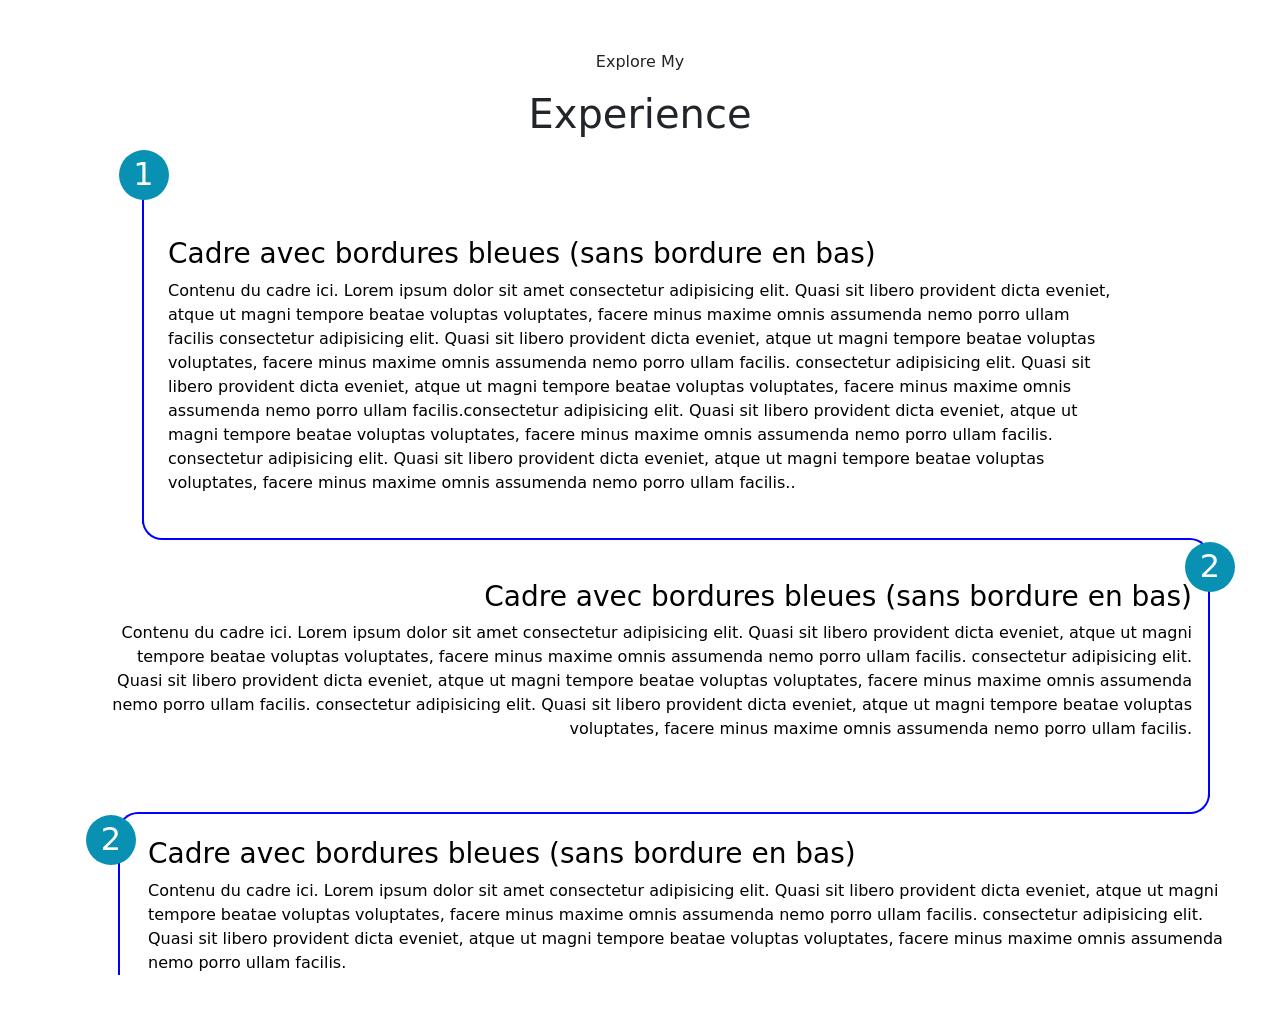
==== test.html @ 71f7a1cf "Create test.html" ====
<!DOCTYPE html>
<html lang="en">

<head>
    <meta charset="UTF-8">
    <meta name="viewport" content="width=device-width, initial-scale=1.0">
    <title>Cadre Bootstrap</title>
    <link rel="stylesheet" href="https://cdn.jsdelivr.net/npm/bootstrap-icons@1.11.3/font/bootstrap-icons.min.css">
    <link href="https://cdn.jsdelivr.net/npm/bootstrap@5.3.0/dist/css/bootstrap.min.css" rel="stylesheet">
    <style>
        :root {
            --left-value: inherit;
        }


        .custom-border.cb3 {
            z-index: 5;
            height: 40px;
            left: 50%;
            bottom: -14px;
            width: 50%;
            border-radius: 0 20px 0px 0px;
            border-left: none;
            border-bottom: none;
        }

        .custom-border.cb6 {
            z-index: 5;
            height: 40px;

            bottom: -15px;
            width: 50%;
            border-radius: 20px 0px 0px 0px;
            border-right: none;
            border-bottom: none;
        }



        .custom-border.cb4 {

            border-top: none;
            border-left: none;
            border-bottom: none;
            padding-right: 0;
        }

        .custom-border.cb7 {

            border-top: none;
            border-right: none;
            border-bottom: none;
            padding-right: 0;
        }

        .custom-border.cb5 {

            border-top: none;
            border-left: none;
            z-index: 4;
            height: 40px;
            left: 50.2%;
            bottom: -17px;
            width: 50%;
            border-radius: 0 0 20px 0;
        }

       




        .custom-border {
            border: 2px solid blue;
            /* Bordure bleue */

            /* Suppression de la bordure du bas */
        }

        .c1 {

            position: absolute;
            top: -10vh;
            left: -3.5vh;
        }

        .circle.c3 {

            position: relative;
            top: -3vh;
            left: -3.3vh;
        }





        .circle {
            border-radius: 30px;
            background-color: #0891b2;
            height: 50px;
            width: 50px;
            color: white;
            font-size: 2rem;





        }

        .corner1 {

            outline: 3px solid #0891b2;
            width: 100%;
            position: relative;
            border-radius: 15px;
            left: 0;
            top: -50%;



        }



        @media screen and (max-width: 2561px) {



            .circle.c1 {

                position: absolute;
                top: -7vh;
                left: -1.5vh;

            }




        }
    </style>
</head>

<body>
    <section id="Experience" class="position-relative "
        style="gap: 5rem ;margin:50px;justify-content: center; align-items: center;">

        <div class="entaite m-5 position-relative text-center ">
            <p class="section_p1">Explore My</p>
            <h1 class="title">Experience</h1>
        </div>

        <div class="container d-block">

            <!-- premier block -->
            <div class=" container num1 mt-5 position-relative">

                <div class=" custom-border cb1 mx-5 "
                    style=" border-top: none; border-right: none; border-bottom: none;">

                    <!-- <div class="ligne position-absolute" style="height: 30px; border: 2px blue;" ></div> -->
                    <div class="p-4 pb-0 row position-relative" style="top: 3vh;">
                        <div class="circle c1 fw-normal text-center">
                            1</div>

                        <h3 style="color: black;">Cadre avec bordures bleues (sans bordure en bas)</h3>
                        <p style="font-size: medium; color: black;">Contenu du cadre ici. Lorem ipsum dolor sit amet
                            consectetur adipisicing elit. Quasi sit libero provident
                            dicta eveniet, atque ut magni tempore beatae voluptas voluptates, facere minus maxime omnis
                            assumenda
                            nemo porro ullam facilis
                            consectetur adipisicing elit. Quasi sit libero provident
                            dicta eveniet, atque ut magni tempore beatae voluptas voluptates, facere minus maxime omnis
                            assumenda
                            nemo porro ullam facilis.
                            consectetur adipisicing elit. Quasi sit libero provident
                            dicta eveniet, atque ut magni tempore beatae voluptas voluptates, facere minus maxime omnis
                            assumenda
                            nemo porro ullam facilis.consectetur adipisicing elit. Quasi sit libero provident
                            dicta eveniet, atque ut magni tempore beatae voluptas voluptates, facere minus maxime omnis
                            assumenda
                            nemo porro ullam facilis.
                            consectetur adipisicing elit. Quasi sit libero provident
                            dicta eveniet, atque ut magni tempore beatae voluptas voluptates, facere minus maxime omnis
                            assumenda
                            nemo porro ullam facilis..</p>

                    </div>

                    <div class="custom-border cb2 position-relative "
                        style=" z-index: 1; left:-0.1rem; top: 16px;  height: 40px; width: 50.2%; border-radius: 0 0 0px 20px; border-right: none; border-top: none;">

                    </div>


                </div>


            </div>

            <!-- deuxieme block -->

            <div class="num2  pb-0 row d-block position-relative  " style="top: 0; box-sizing: content-box;">
                <div class="custom-border cb3 col position-relative  ">

                </div>
                <div class="custom-border cb4  ">
                    <div class=" text col text-end p-3 pb-0">
                        <!-- <div class="ligne position-absolute" style="height: 30px; border: 2px blue;" ></div> -->
                        <h3 style="color: black;">Cadre avec bordures bleues (sans bordure en bas)</h3>
                        <p style="font-size: medium; color: black;">Contenu du cadre ici. Lorem ipsum dolor sit amet
                            consectetur adipisicing elit. Quasi sit libero provident
                            dicta eveniet, atque ut magni tempore beatae voluptas voluptates, facere minus maxime omnis
                            assumenda
                            nemo porro ullam facilis.
                            consectetur adipisicing elit. Quasi sit libero provident
                            dicta eveniet, atque ut magni tempore beatae voluptas voluptates, facere minus maxime omnis
                            assumenda
                            nemo porro ullam facilis.
                            consectetur adipisicing elit. Quasi sit libero provident
                            dicta eveniet, atque ut magni tempore beatae voluptas voluptates, facere minus maxime omnis
                            assumenda
                            nemo porro ullam facilis.</p>

                    </div>
                    <div class="circle col  fw-normal text-center"
                        style="position: absolute; top:2vh; right: -25px; z-index: 20;">2
                    </div>


                    <div class="col custom-border cb5 p-0 position-relative  ">

                    </div>
                </div>



            </div>

            <!-- troisieme block -->

            <div class="num2  pb-0 row d-block position-relative  " style="top: 0; box-sizing: content-box;">
                <div class="custom-border cb6 col position-relative mx-5  ">

                </div>
                <div class="custom-border cb7  mx-5 ">
                    <div class=" text col text-start   px-3">
                        <!-- <div class="ligne position-absolute" style="height: 30px; border: 2px blue;" ></div> -->
                        <h3 style="color: black;">Cadre avec bordures bleues (sans bordure en bas)</h3>
                        <p style="font-size: medium; color: black;">Contenu du cadre ici. Lorem ipsum dolor sit amet
                            consectetur adipisicing elit. Quasi sit libero provident
                            dicta eveniet, atque ut magni tempore beatae voluptas voluptates, facere minus maxime omnis
                            assumenda
                            nemo porro ullam facilis.
                            consectetur adipisicing elit. Quasi sit libero provident
                            dicta eveniet, atque ut magni tempore beatae voluptas voluptates, facere minus maxime omnis
                            assumenda
                            nemo porro ullam facilis.</p>

                    </div>
                    <div class="circle col  fw-normal text-center mx-3"
                        style="position: absolute; top:2vh; left: 0px; z-index: 20;">2
                    </div>


                    
                </div>



            </div>













    </section>





    <script src="https://cdn.jsdelivr.net/npm/bootstrap@5.3.0/dist/js/bootstrap.bundle.min.js"></script>
</body>

</html>
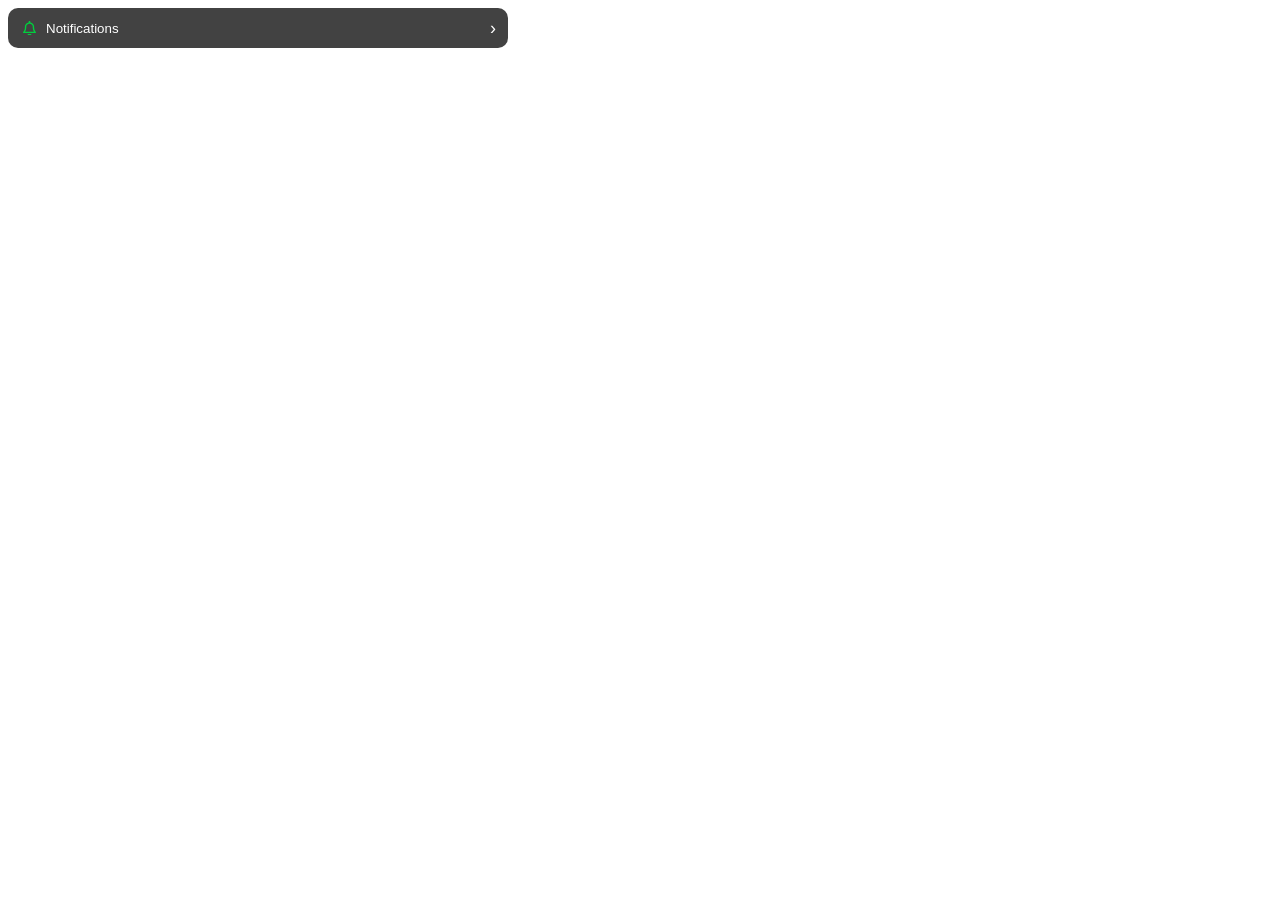
==== commit fbc7bb82: "contact prmiere modification" ====
--- a/test.html
+++ b/test.html
@@ -1,296 +1,19 @@
 <!DOCTYPE html>
 <html lang="en">
-
 <head>
     <meta charset="UTF-8">
     <meta name="viewport" content="width=device-width, initial-scale=1.0">
-    <title>Cadre Bootstrap</title>
-    <link rel="stylesheet" href="https://cdn.jsdelivr.net/npm/bootstrap-icons@1.11.3/font/bootstrap-icons.min.css">
-    <link href="https://cdn.jsdelivr.net/npm/bootstrap@5.3.0/dist/css/bootstrap.min.css" rel="stylesheet">
-    <style>
-        :root {
-            --left-value: inherit;
-        }
+    <title>Document</title>
+    <link rel="stylesheet"  href="csstest.css"/>
+</head>
+<body>
+    
+    <button class="button">
+        <svg class="bell" viewBox="0 0 448 512"><path d="M224 0c-17.7 0-32 14.3-32 32V49.9C119.5 61.4 64 124.2 64 200v33.4c0 45.4-15.5 89.5-43.8 124.9L5.3 377c-5.8 7.2-6.9 17.1-2.9 25.4S14.8 416 24 416H424c9.2 0 17.6-5.3 21.6-13.6s2.9-18.2-2.9-25.4l-14.9-18.6C399.5 322.9 384 278.8 384 233.4V200c0-75.8-55.5-138.6-128-150.1V32c0-17.7-14.3-32-32-32zm0 96h8c57.4 0 104 46.6 104 104v33.4c0 47.9 13.9 94.6 39.7 134.6H72.3C98.1 328 112 281.3 112 233.4V200c0-57.4 46.6-104 104-104h8zm64 352H224 160c0 17 6.7 33.3 18.7 45.3s28.3 18.7 45.3 18.7s33.3-6.7 45.3-18.7s18.7-28.3 18.7-45.3z"></path></svg>
+       Notifications
+       <div class="arrow">›</div>
+     </button>
 
+</body>
+</html>
 
-        .custom-border.cb3 {
-            z-index: 5;
-            height: 40px;
-            left: 50%;
-            bottom: -14px;
-            width: 50%;
-            border-radius: 0 20px 0px 0px;
-            border-left: none;
-            border-bottom: none;
-        }
-
-        .custom-border.cb6 {
-            z-index: 5;
-            height: 40px;
-
-            bottom: -15px;
-            width: 50%;
-            border-radius: 20px 0px 0px 0px;
-            border-right: none;
-            border-bottom: none;
-        }
-
-
-
-        .custom-border.cb4 {
-
-            border-top: none;
-            border-left: none;
-            border-bottom: none;
-            padding-right: 0;
-        }
-
-        .custom-border.cb7 {
-
-            border-top: none;
-            border-right: none;
-            border-bottom: none;
-            padding-right: 0;
-        }
-
-        .custom-border.cb5 {
-
-            border-top: none;
-            border-left: none;
-            z-index: 4;
-            height: 40px;
-            left: 50.2%;
-            bottom: -17px;
-            width: 50%;
-            border-radius: 0 0 20px 0;
-        }
-
-       
-
-
-
-
-        .custom-border {
-            border: 2px solid blue;
-            /* Bordure bleue */
-
-            /* Suppression de la bordure du bas */
-        }
-
-        .c1 {
-
-            position: absolute;
-            top: -10vh;
-            left: -3.5vh;
-        }
-
-        .circle.c3 {
-
-            position: relative;
-            top: -3vh;
-            left: -3.3vh;
-        }
-
-
-
-
-
-        .circle {
-            border-radius: 30px;
-            background-color: #0891b2;
-            height: 50px;
-            width: 50px;
-            color: white;
-            font-size: 2rem;
-
-
-
-
-
-        }
-
-        .corner1 {
-
-            outline: 3px solid #0891b2;
-            width: 100%;
-            position: relative;
-            border-radius: 15px;
-            left: 0;
-            top: -50%;
-
-
-
-        }
-
-
-
-        @media screen and (max-width: 2561px) {
-
-
-
-            .circle.c1 {
-
-                position: absolute;
-                top: -7vh;
-                left: -1.5vh;
-
-            }
-
-
-
-
-        }
-    </style>
-</head>
-
-<body>
-    <section id="Experience" class="position-relative "
-        style="gap: 5rem ;margin:50px;justify-content: center; align-items: center;">
-
-        <div class="entaite m-5 position-relative text-center ">
-            <p class="section_p1">Explore My</p>
-            <h1 class="title">Experience</h1>
-        </div>
-
-        <div class="container d-block">
-
-            <!-- premier block -->
-            <div class=" container num1 mt-5 position-relative">
-
-                <div class=" custom-border cb1 mx-5 "
-                    style=" border-top: none; border-right: none; border-bottom: none;">
-
-                    <!-- <div class="ligne position-absolute" style="height: 30px; border: 2px blue;" ></div> -->
-                    <div class="p-4 pb-0 row position-relative" style="top: 3vh;">
-                        <div class="circle c1 fw-normal text-center">
-                            1</div>
-
-                        <h3 style="color: black;">Cadre avec bordures bleues (sans bordure en bas)</h3>
-                        <p style="font-size: medium; color: black;">Contenu du cadre ici. Lorem ipsum dolor sit amet
-                            consectetur adipisicing elit. Quasi sit libero provident
-                            dicta eveniet, atque ut magni tempore beatae voluptas voluptates, facere minus maxime omnis
-                            assumenda
-                            nemo porro ullam facilis
-                            consectetur adipisicing elit. Quasi sit libero provident
-                            dicta eveniet, atque ut magni tempore beatae voluptas voluptates, facere minus maxime omnis
-                            assumenda
-                            nemo porro ullam facilis.
-                            consectetur adipisicing elit. Quasi sit libero provident
-                            dicta eveniet, atque ut magni tempore beatae voluptas voluptates, facere minus maxime omnis
-                            assumenda
-                            nemo porro ullam facilis.consectetur adipisicing elit. Quasi sit libero provident
-                            dicta eveniet, atque ut magni tempore beatae voluptas voluptates, facere minus maxime omnis
-                            assumenda
-                            nemo porro ullam facilis.
-                            consectetur adipisicing elit. Quasi sit libero provident
-                            dicta eveniet, atque ut magni tempore beatae voluptas voluptates, facere minus maxime omnis
-                            assumenda
-                            nemo porro ullam facilis..</p>
-
-                    </div>
-
-                    <div class="custom-border cb2 position-relative "
-                        style=" z-index: 1; left:-0.1rem; top: 16px;  height: 40px; width: 50.2%; border-radius: 0 0 0px 20px; border-right: none; border-top: none;">
-
-                    </div>
-
-
-                </div>
-
-
-            </div>
-
-            <!-- deuxieme block -->
-
-            <div class="num2  pb-0 row d-block position-relative  " style="top: 0; box-sizing: content-box;">
-                <div class="custom-border cb3 col position-relative  ">
-
-                </div>
-                <div class="custom-border cb4  ">
-                    <div class=" text col text-end p-3 pb-0">
-                        <!-- <div class="ligne position-absolute" style="height: 30px; border: 2px blue;" ></div> -->
-                        <h3 style="color: black;">Cadre avec bordures bleues (sans bordure en bas)</h3>
-                        <p style="font-size: medium; color: black;">Contenu du cadre ici. Lorem ipsum dolor sit amet
-                            consectetur adipisicing elit. Quasi sit libero provident
-                            dicta eveniet, atque ut magni tempore beatae voluptas voluptates, facere minus maxime omnis
-                            assumenda
-                            nemo porro ullam facilis.
-                            consectetur adipisicing elit. Quasi sit libero provident
-                            dicta eveniet, atque ut magni tempore beatae voluptas voluptates, facere minus maxime omnis
-                            assumenda
-                            nemo porro ullam facilis.
-                            consectetur adipisicing elit. Quasi sit libero provident
-                            dicta eveniet, atque ut magni tempore beatae voluptas voluptates, facere minus maxime omnis
-                            assumenda
-                            nemo porro ullam facilis.</p>
-
-                    </div>
-                    <div class="circle col  fw-normal text-center"
-                        style="position: absolute; top:2vh; right: -25px; z-index: 20;">2
-                    </div>
-
-
-                    <div class="col custom-border cb5 p-0 position-relative  ">
-
-                    </div>
-                </div>
-
-
-
-            </div>
-
-            <!-- troisieme block -->
-
-            <div class="num2  pb-0 row d-block position-relative  " style="top: 0; box-sizing: content-box;">
-                <div class="custom-border cb6 col position-relative mx-5  ">
-
-                </div>
-                <div class="custom-border cb7  mx-5 ">
-                    <div class=" text col text-start   px-3">
-                        <!-- <div class="ligne position-absolute" style="height: 30px; border: 2px blue;" ></div> -->
-                        <h3 style="color: black;">Cadre avec bordures bleues (sans bordure en bas)</h3>
-                        <p style="font-size: medium; color: black;">Contenu du cadre ici. Lorem ipsum dolor sit amet
-                            consectetur adipisicing elit. Quasi sit libero provident
-                            dicta eveniet, atque ut magni tempore beatae voluptas voluptates, facere minus maxime omnis
-                            assumenda
-                            nemo porro ullam facilis.
-                            consectetur adipisicing elit. Quasi sit libero provident
-                            dicta eveniet, atque ut magni tempore beatae voluptas voluptates, facere minus maxime omnis
-                            assumenda
-                            nemo porro ullam facilis.</p>
-
-                    </div>
-                    <div class="circle col  fw-normal text-center mx-3"
-                        style="position: absolute; top:2vh; left: 0px; z-index: 20;">2
-                    </div>
-
-
-                    
-                </div>
-
-
-
-            </div>
-
-
-
-
-
-
-
-
-
-
-
-
-
-    </section>
-
-
-
-
-
-    <script src="https://cdn.jsdelivr.net/npm/bootstrap@5.3.0/dist/js/bootstrap.bundle.min.js"></script>
-</body>
-
-</html>
--- a/csstest.css
+++ b/csstest.css
@@ -0,0 +1,62 @@
+.button {
+    width: 500px;
+    height: 40px;
+    display: flex;
+    align-items: center;
+    justify-content: flex-start;
+    gap: 10px;
+    padding: 0px 15px;
+    background-color: rgb(66, 66, 66);
+    border-radius: 10px;
+    color: white;
+    border: none;
+    position: relative;
+    cursor: pointer;
+    transition-duration: .2s;
+  }
+  
+  .bell {
+    width: 13px;
+  }
+  
+  .bell path {
+    fill: rgb(0, 206, 62);
+  }
+  
+  .arrow {
+    position: absolute;
+    right: 0;
+    width: 30px;
+    height: 100%;
+    font-size: 18px;
+    display: flex;
+    align-items: center;
+    justify-content: center;
+  }
+  
+  .button:hover {
+    background-color: rgb(77, 77, 77);
+    transition-duration: .2s;
+  }
+  
+  .button:hover .arrow {
+    animation: slide-right .6s ease-out both;
+  }
+  /* arrow animation */
+  @keyframes slide-right {
+    0% {
+      transform: translateX(-10px);
+      opacity: 0;
+    }
+  
+    100% {
+      transform: translateX(0);
+      opacity: 1;
+    }
+  }
+  
+  .button:active {
+    transform: translate(1px , 1px);
+    transition-duration: .2s;
+  }
+  
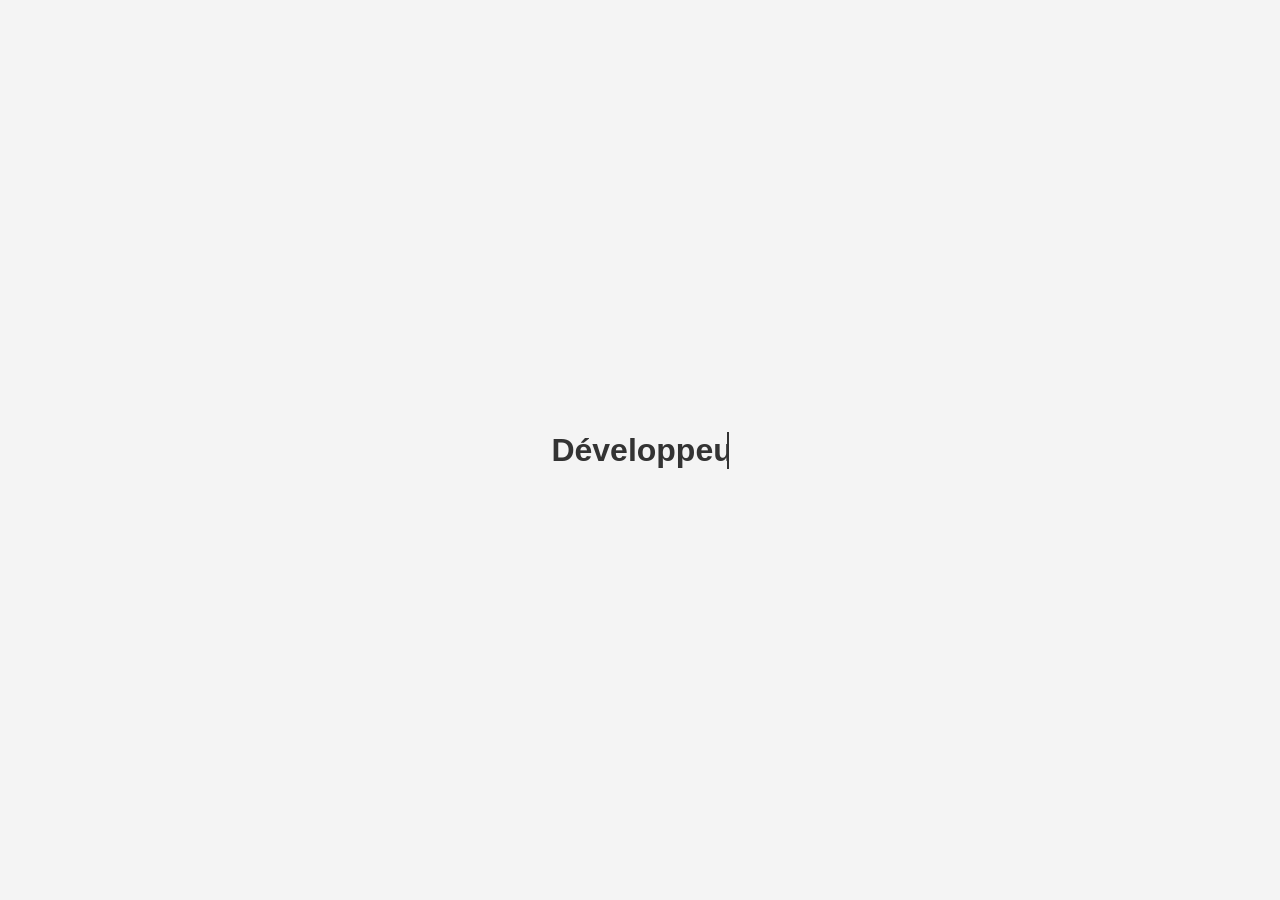
==== commit 58c888c4: "footer ajouter" ====
--- a/test.html
+++ b/test.html
@@ -1,19 +1,77 @@
 <!DOCTYPE html>
 <html lang="en">
 <head>
-    <meta charset="UTF-8">
-    <meta name="viewport" content="width=device-width, initial-scale=1.0">
-    <title>Document</title>
-    <link rel="stylesheet"  href="csstest.css"/>
+  <meta charset="UTF-8">
+  <meta name="viewport" content="width=device-width, initial-scale=1.0">
+  <title>Effet de texte avec GSAP</title>
+  <script src="https://cdnjs.cloudflare.com/ajax/libs/gsap/3.12.2/gsap.min.js"></script>
+  <style>
+    body {
+      font-family: Arial, sans-serif;
+      display: flex;
+      justify-content: center;
+      align-items: center;
+      height: 100vh;
+      background-color: #f4f4f4;
+      margin: 0;
+    }
+    #jobs {
+      font-size: 2rem;
+      font-weight: bold;
+      color: #333;
+      white-space: nowrap;
+      overflow: hidden;
+      border-right: 2px solid #333;
+      width: 0; /* Initially hidden */
+    }
+  </style>
 </head>
 <body>
-    
-    <button class="button">
-        <svg class="bell" viewBox="0 0 448 512"><path d="M224 0c-17.7 0-32 14.3-32 32V49.9C119.5 61.4 64 124.2 64 200v33.4c0 45.4-15.5 89.5-43.8 124.9L5.3 377c-5.8 7.2-6.9 17.1-2.9 25.4S14.8 416 24 416H424c9.2 0 17.6-5.3 21.6-13.6s2.9-18.2-2.9-25.4l-14.9-18.6C399.5 322.9 384 278.8 384 233.4V200c0-75.8-55.5-138.6-128-150.1V32c0-17.7-14.3-32-32-32zm0 96h8c57.4 0 104 46.6 104 104v33.4c0 47.9 13.9 94.6 39.7 134.6H72.3C98.1 328 112 281.3 112 233.4V200c0-57.4 46.6-104 104-104h8zm64 352H224 160c0 17 6.7 33.3 18.7 45.3s28.3 18.7 45.3 18.7s33.3-6.7 45.3-18.7s18.7-28.3 18.7-45.3z"></path></svg>
-       Notifications
-       <div class="arrow">›</div>
-     </button>
+  <div id="jobs"></div>
 
+  <script>
+    const jobs = [
+      "Développeur Frontend",
+      "Système nuagique",
+      "Administration système"
+    ];
+
+    const textElement = document.querySelector("#jobs");
+    const typingSpeed = 0.2; // Speed of typing (seconds per character)
+    const pauseTime = 1.1; // Pause time between jobss (seconds)
+    const erasingSpeed = 0.10; // Speed of erasing (seconds per character)
+
+    function typeText(jobs, callback) {
+      gsap.to(textElement, {
+        width: `${jobs.length}ch`,
+        duration: jobs.length * typingSpeed,
+        ease: "power1.out",
+        onComplete: callback,
+      });
+    }
+
+    function eraseText(callback) {
+      gsap.to(textElement, {
+        width: "0ch",
+        duration: textElement.innerHTML.length * erasingSpeed,
+        ease: "power1.in",
+        onComplete: callback,
+      });
+    }
+
+    function cycleTexts(index = 0) {
+      textElement.innerHTML = jobs[index];
+      typeText(jobs[index], () => {
+        setTimeout(() => {
+          eraseText(() => {
+            cycleTexts((index + 1) % jobs.length);
+          });
+        }, pauseTime * 1100);
+      });
+    }
+
+    // Start the animation
+    cycleTexts();
+  </script>
 </body>
 </html>
-
